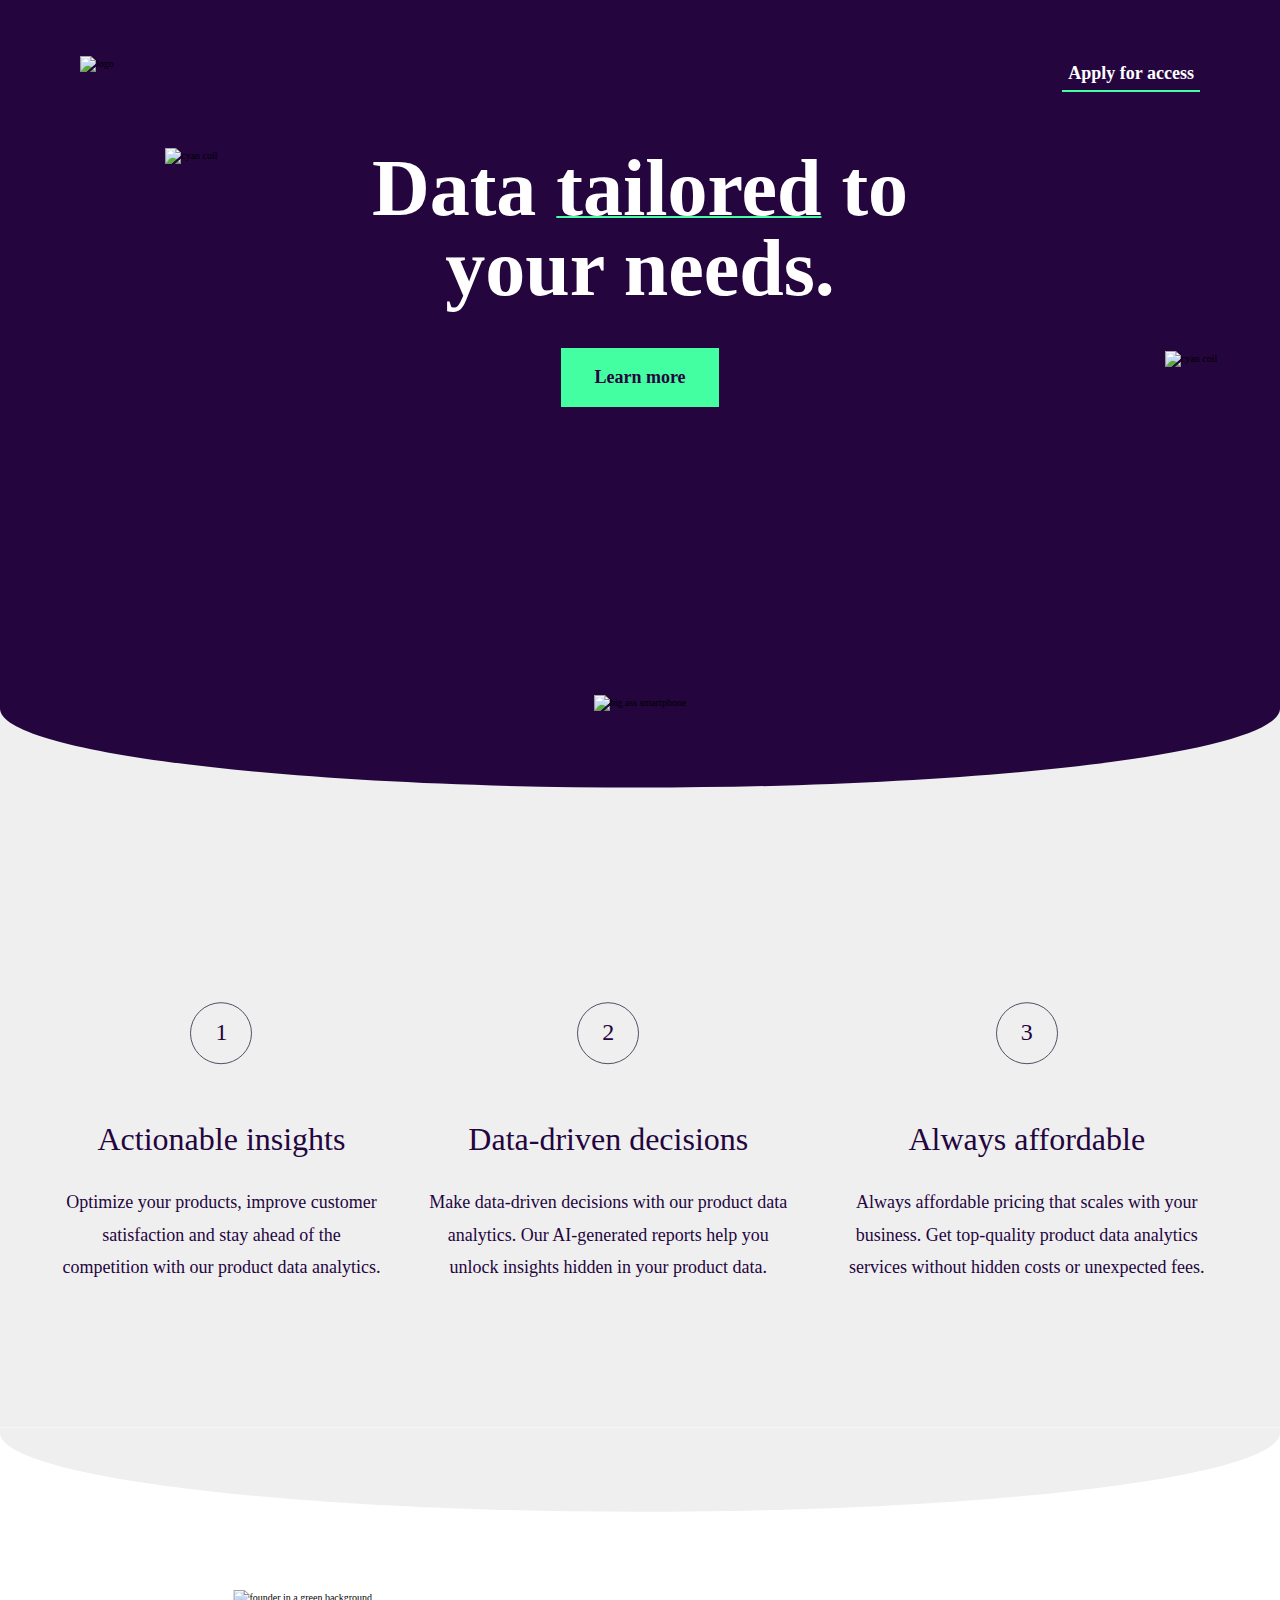
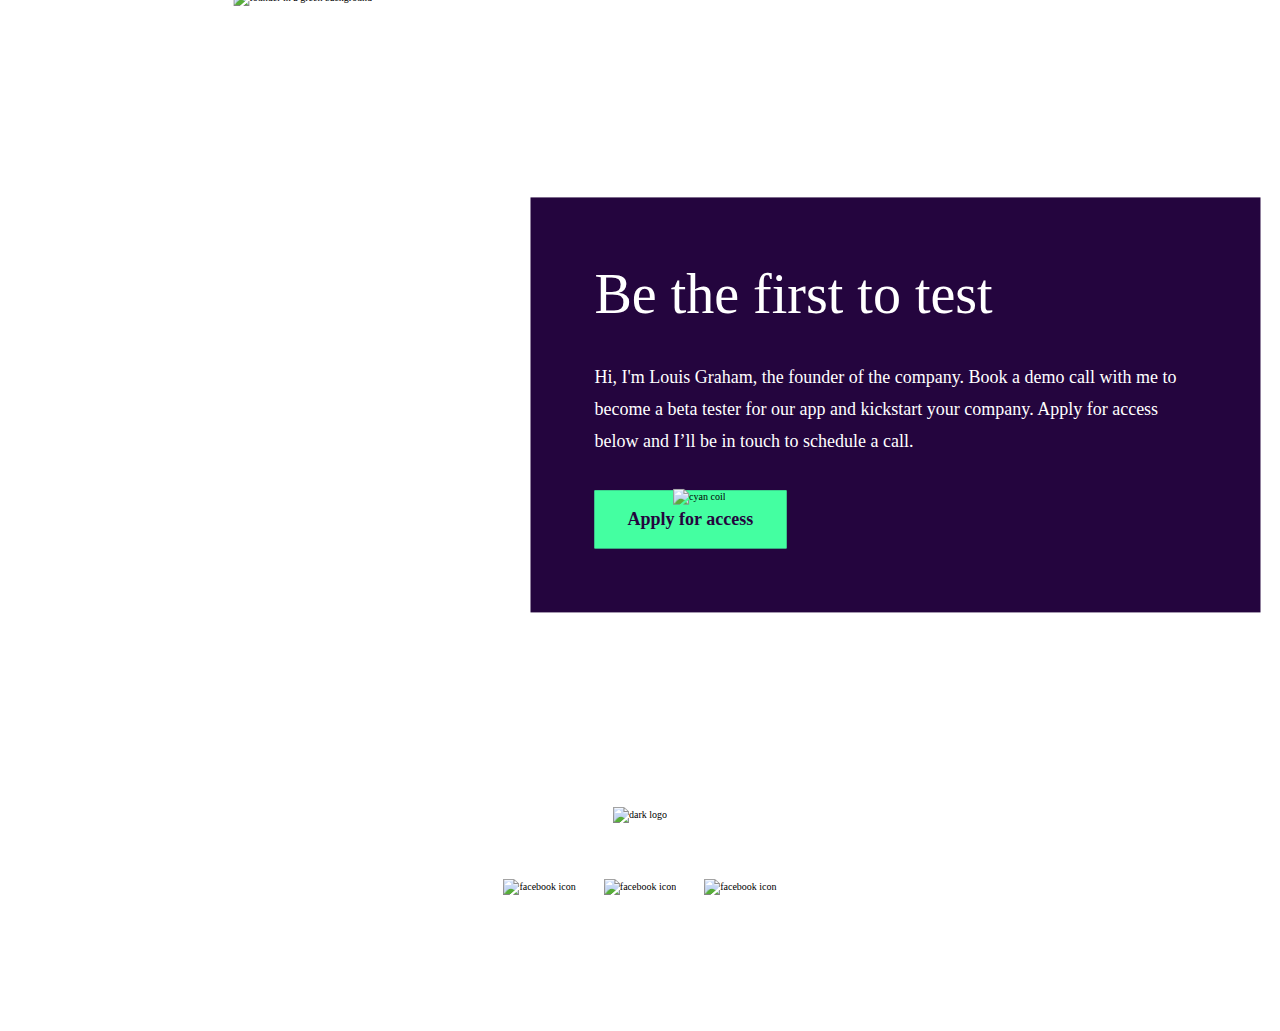
==== index.html @ b5f852a0 "okay" ====
<!DOCTYPE html>
<html lang="en">
  <head>
    <meta charset="UTF-8" />
    <meta name="viewport" content="width=device-width, initial-scale=1.0" />

    <link
      rel="icon"
      type="image/png"
      sizes="32x32"
      href="./assets/images/favicon-32x32.png"
    />
    <link rel="stylesheet" href="styles.css" />

    <title>Frontend Mentor | Workit landing page</title>
  </head>
  <body>
    <header class="hero">
      <nav class="nav">
        <img src="assets/images/logo-light.svg" class="logo" alt="logo" />
        <button class="nav-btn">Apply for access</button>
      </nav>
      <div class="imgs">
        <img
          src="./assets/images/bg-pattern-1.svg"
          alt="cyan coil"
          class="left-coil"
        />
        <img
          src="./assets/images/bg-pattern-2.svg"
          alt="cyan coil"
          class="right-coil"
        />
      </div>
      <div class="big-hero">
        <h1 class="hero-title">
          Data <span class="underline">tailored</span> to
        </h1>
        <button class="btn-cyan">Learn more</button>
      </div>
      <img
        src="assets/images/image-hero.webp"
        class="img-hero"
        alt="big ass smartphone"
      />
      <div class="custom-shape-divider-top-1736800424">
        <svg
          data-name="Layer 1"
          xmlns="http://www.w3.org/2000/svg"
          viewBox="0 0 1200 120"
          preserveAspectRatio="none"
        >
          <path
            d="M0,0V7.23C0,65.52,268.63,112.77,600,112.77S1200,65.52,1200,7.23V0Z"
            class="shape-fill"
          ></path>
        </svg>
      </div>
    </header>

    <main class="main">
      <div class="info-box">
        <div class="box">
          <div class="number">1</div>
          <div class="text">
            <h2 class="subtitle">Actionable insights</h2>
            <p class="description">
              Optimize your products, improve customer satisfaction and stay
              ahead of the competition with our product data analytics.
            </p>
          </div>
        </div>

        <div class="box">
          <div class="number">2</div>
          <div class="text">
            <h2 class="subtitle">Data-driven decisions</h2>
            <p class="description">
              Make data-driven decisions with our product data analytics. Our
              AI-generated reports help you unlock insights hidden in your
              product data.
            </p>
          </div>
        </div>
        <div class="box">
          <div class="number">3</div>
          <div class="text">
            <h2 class="subtitle">Always affordable</h2>
            <p class="description">
              Always affordable pricing that scales with your business. Get
              top-quality product data analytics services without hidden costs
              or unexpected fees.
            </p>
          </div>
        </div>
        <div class="custom-shape-divider-top-1736890482">
          <svg
            data-name="Layer 1"
            xmlns="http://www.w3.org/2000/svg"
            viewBox="0 0 1200 120"
            preserveAspectRatio="none"
          >
            <path
              d="M0,0V7.23C0,65.52,268.63,112.77,600,112.77S1200,65.52,1200,7.23V0Z"
              class="shape-fill2"
            ></path>
          </svg>
        </div>
      </div>

      <div class="founder-box">
        <img
          src="assets/images/image-founder.webp"
          alt="founder in a green background"
          class="founder"
        />
        <div class="box-purple">
          <h1>Be the first to test</h1>
          <p>
            Hi, I'm Louis Graham, the founder of the company. Book a demo call
            with me to become a beta tester for our app and kickstart your
            company. Apply for access below and I’ll be in touch to schedule a
            call.
          </p>
          <img
            src="./assets/images/bg-pattern-3.svg"
            alt="cyan coil"
            class="coil"
          />
          <button class="btn-cyan">Apply for access</button>
        </div>
      </div>
    </main>

    <footer class="footer">
      <img src="assets/images/logo-dark.svg" alt="dark logo" />
      <div class="socials">
        <img
          src="assets/images/icon-facebook.svg"
          alt="facebook icon"
          class="icon"
        />
        <img
          src="assets/images/icon-twitter.svg"
          alt="facebook icon"
          class="icon"
        />
        <img
          src="assets/images/icon-instagram.svg"
          alt="facebook icon"
          class="icon"
        />
      </div>
    </footer>
  </body>
</html>
---- styles.css ----
/* 1. Use a more-intuitive box-sizing model */
*,
*::before,
*::after {
  box-sizing: border-box;
}

/* 2. Remove default margin */
* {
  margin: 0;
}

html {
  font-size: 62.5%;
}

body {
  /* 3. Add accessible line-height */
  line-height: 1.5;
  /* 4. Improve text rendering */
  -webkit-font-smoothing: antialiased;
}

/* 5. Improve media defaults */
img,
picture,
video,
canvas,
svg {
  display: block;
  max-width: 100%;
}

/* 6. Inherit fonts for form controls */
input,
button,
textarea,
select {
  font: inherit;
}

/* 7. Avoid text overflows */
p,
h1,
h2,
h3,
h4,
h5,
h6 {
  overflow-wrap: break-word;
}

/* 8. Improve line wrapping */
p {
  text-wrap: pretty;
}
h1,
h2,
h3,
h4,
h5,
h6 {
  text-wrap: balance;
}

/*
    9. Create a root stacking context
  */
#root,
#__next {
  isolation: isolate;
}

@font-face {
  font-family: "h1 font";
  src: url("./assets/fonts/fraunces/static/Fraunces_144pt-SemiBold.ttf");
}

@font-face {
  font-family: "manrope";
  src: url("./assets/fonts/manrope/Manrope-VariableFont_wght.ttf");
}

@font-face {
  font-family: "fraunces";
  src: url("./assets/fonts/fraunces/Fraunces-VariableFont_SOFT\,WONK\,opsz\,wght.ttf");
}

.hero {
  display: flex;
  flex-direction: column;
  align-items: center;
  justify-content: center;
  background-color: #24053e;
  position: relative;
}

.big-hero {
  max-width: 63.5rem;
  width: 100%;
  display: flex;
  flex-direction: column;
  align-items: center;
  justify-content: center;
  text-align: center;
  margin-bottom: 29.6rem;
}

.hero-title {
  font-size: 8rem;
  color: #fff;
  font-family: "h1 font";
  margin-bottom: 4rem;
  line-height: 100%;
}

.hero-title::after {
  content: "\A your needs.";
  white-space: pre;
}

.underline {
  text-decoration: 2px underline #44ffa1;
}

.btn-cyan {
  font-family: "manrope";
  font-size: 1.8rem;
  line-height: 180%;
  font-weight: 700;
  padding: 1.2rem 3.2rem;
  background-color: #44ffa1;
  color: #24053e;
  border: 1px solid #44ffa1;
  cursor: pointer;
  transition: all 0.5s;
}

.btn-cyan:hover {
  color: #44ffa1;
  background-color: #24053e;
}

.img-hero {
  max-width: 76.7em;
  position: absolute;
  top: 100%;
  z-index: 10;
  transform: translateY(-50%);
}

.left-coil {
  position: absolute;
  right: 83%;
}

.right-coil {
  position: absolute;
  left: 91%;
  top: 50%;
}

.nav {
  display: flex;
  max-width: 112rem;
  width: 100%;
  justify-content: space-between;
  margin: 5.6rem 0;
}

.nav-btn {
  font-family: "manrope";
  font-size: 1.8rem;
  line-height: 180%;
  border: none;
  border-bottom: 2px solid #44ffa1;
  color: #fff;
  background-color: #24053e;
  font-weight: 700;
  cursor: pointer;
  transition: all 0.3s;
}

.nav-btn:hover {
  color: #44ffa1;
}

.logo {
  max-width: 9.5rem;
  width: 100%;
}

.custom-shape-divider-top-1736800424 {
  position: absolute;
  top: 100%;
  left: 0;
  width: 100%;
  overflow: hidden;
  line-height: 0;
}

.custom-shape-divider-top-1736800424 svg {
  position: relative;
  display: block;
  width: calc(125% + 1.3px);
  height: 90px;
}

.shape-fill {
  fill: #24053e;
}

.main {
  display: flex;
  flex-direction: column;
  align-items: center;
  justify-content: center;
}

.info-box {
  display: flex;
  justify-content: center;
  align-items: center;
  padding: 30rem 6rem 14.4rem 6rem;
  gap: 4rem;
  margin-top: 5rem;
  background-color: #efefef;
  transform: translateY(-7%);
  z-index: -1;
  position: relative;
}

.box {
  display: flex;
  flex-direction: column;
  align-items: center;
  text-align: center;
}

.number {
  padding: 3rem;
  color: #24053e;
  border: 1px solid #584d62;
  border-radius: 50%;
  max-width: 5.6rem;
  max-height: 5.6rem;
  display: flex;
  justify-content: center;
  align-items: center;
  font-family: "fraunces";
  font-size: 2.4rem;
  line-height: 40%;
  margin-bottom: 5.6rem;
}

.subtitle {
  margin-bottom: 2.8rem;
  font-family: "fraunces";
  font-size: 3.2rem;
  line-height: 120%;
  font-weight: 500;
  color: #24053e;
}

.description {
  color: #24053e;
  font-family: "manrope";
  font-size: 1.8rem;
  line-height: 180%;
}

.custom-shape-divider-top-1736890482 {
  position: absolute;
  top: 100%;
  left: 0;
  width: 100%;
  overflow: hidden;
  line-height: 0;
}

.custom-shape-divider-top-1736890482 svg {
  position: relative;
  display: block;
  width: calc(100% + 1.3px);
  height: 90px;
}

.shape-fill2 {
  fill: #efefef;
}

.founder-box {
  margin-top: 11.2rem;
}

.founder {
  max-width: 47.7rem;
  position: absolute;
  z-index: -1;
  transform: translateX(-30%);
}

.box-purple {
  max-width: 73rem;
  background-color: #24053e;
  padding: 6.4rem;
  transform: translate(35%, 50%);
  margin-bottom: 40.2rem;
}

.box-purple h1 {
  font-family: "fraunces";
  font-size: 5.6rem;
  line-height: 120%;
  color: #fff;
  font-weight: 500;
  margin-bottom: 3.2rem;
}

.box-purple p {
  font-family: "manrope";
  font-size: 1.8rem;
  line-height: 180%;
  color: #fff;
  font-weight: 200;
  margin-bottom: 3.2rem;
}

.coil {
  position: absolute;
  transform: translate(150%, -10%);
}

.footer {
  display: flex;
  flex-direction: column;
  align-items: center;
  justify-content: center;
}

.footer img {
  margin-bottom: 5.6rem;
}

.socials {
  display: flex;
  gap: 2.8rem;
  margin-bottom: 8rem;
}

@media (max-width: 768px) {
  .nav {
    width: 60%;
  }

  .img-hero {
    width: 60.2rem;
  }

  .big-hero {
    margin-bottom: 20rem;
  }

  .info-box {
    flex-direction: column;
  }

  .box {
    align-items: flex-start;
    flex-direction: unset;
    gap: 5.6rem;
  }

  .text {
    display: flex;
    flex-direction: column;
    text-align: start;
  }

  .number {
    margin-top: 4rem;
  }

  .founder {
    width: 28rem;
  }

  .box-purple {
    width: 50.4rem;
    transform: translate(18%, 42%);
    padding: 4.8rem;
    margin-bottom: 30rem;
  }

  .box-purple h1 {
    font-size: 4.8rem;
  }

  .box-purple p {
    font-size: 1.6rem;
  }

  .coil {
    transform: translateX(100%);
  }

  .socials {
    margin-bottom: 4rem;
  }
}

@media (max-width: 375px) {
  .nav {
    width: 100%;
    justify-content: space-between;
    padding: 2rem;
  }

  .left-coil,
  .right-coil {
    visibility: hidden;
  }

  .img-hero {
    width: 36rem;
    transform: translateY(-30%);
  }

  .big-hero {
    margin-bottom: 12rem;
    padding: 0 2rem;
  }

  .hero-title {
    font-size: 5rem;
    line-height: 110%;
    margin-bottom: 2rem;
  }

  .info-box {
    flex-direction: column;
    padding: 25rem 2rem 10rem 2rem;
    margin-bottom: 10rem;
  }

  .box {
    flex-direction: column;
    gap: 2rem;
    text-align: center;
  }

  .number {
    margin: 2rem auto 2rem auto;
    padding: 2rem;
  }

  .text {
    text-align: center;
  }

  .subtitle {
    font-size: 2.4rem;
  }

  .description {
    font-size: 1.6rem;
    line-height: 1.6;
  }

  .founder {
    width: 28rem;
    transform: translate(10%, -45%);
  }

  .box-purple {
    width: 33.5rem;
    padding: 3.2rem;
    transform: translate(0, 30%);
    margin-bottom: 20rem;
    text-align: center;
  }

  .box-purple h1 {
    font-size: 3.2rem;
    line-height: 110%;
    margin-bottom: 1.6rem;
  }

  .box-purple p {
    font-size: 1.6rem;
  }

  .coil {
    display: none;
  }

  .socials {
    margin-bottom: 4rem;
    gap: 1.6rem;
  }
}
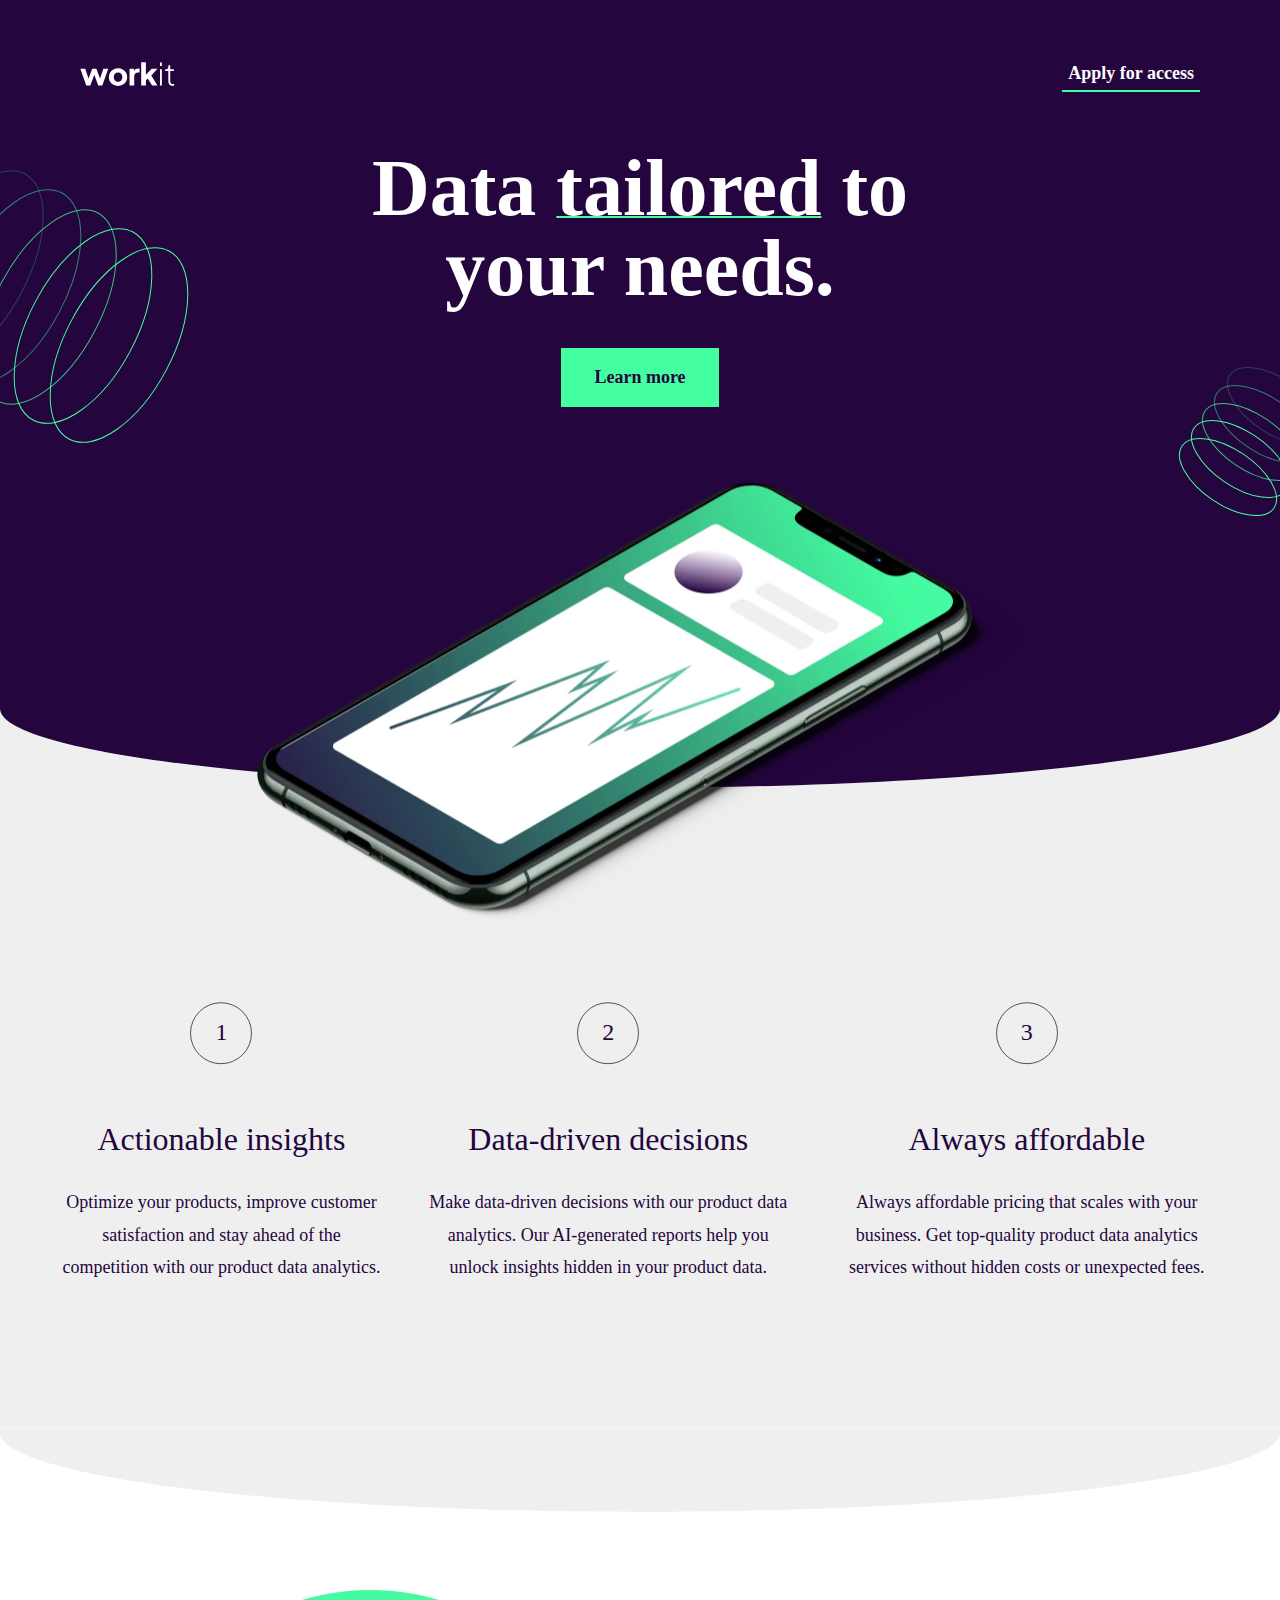
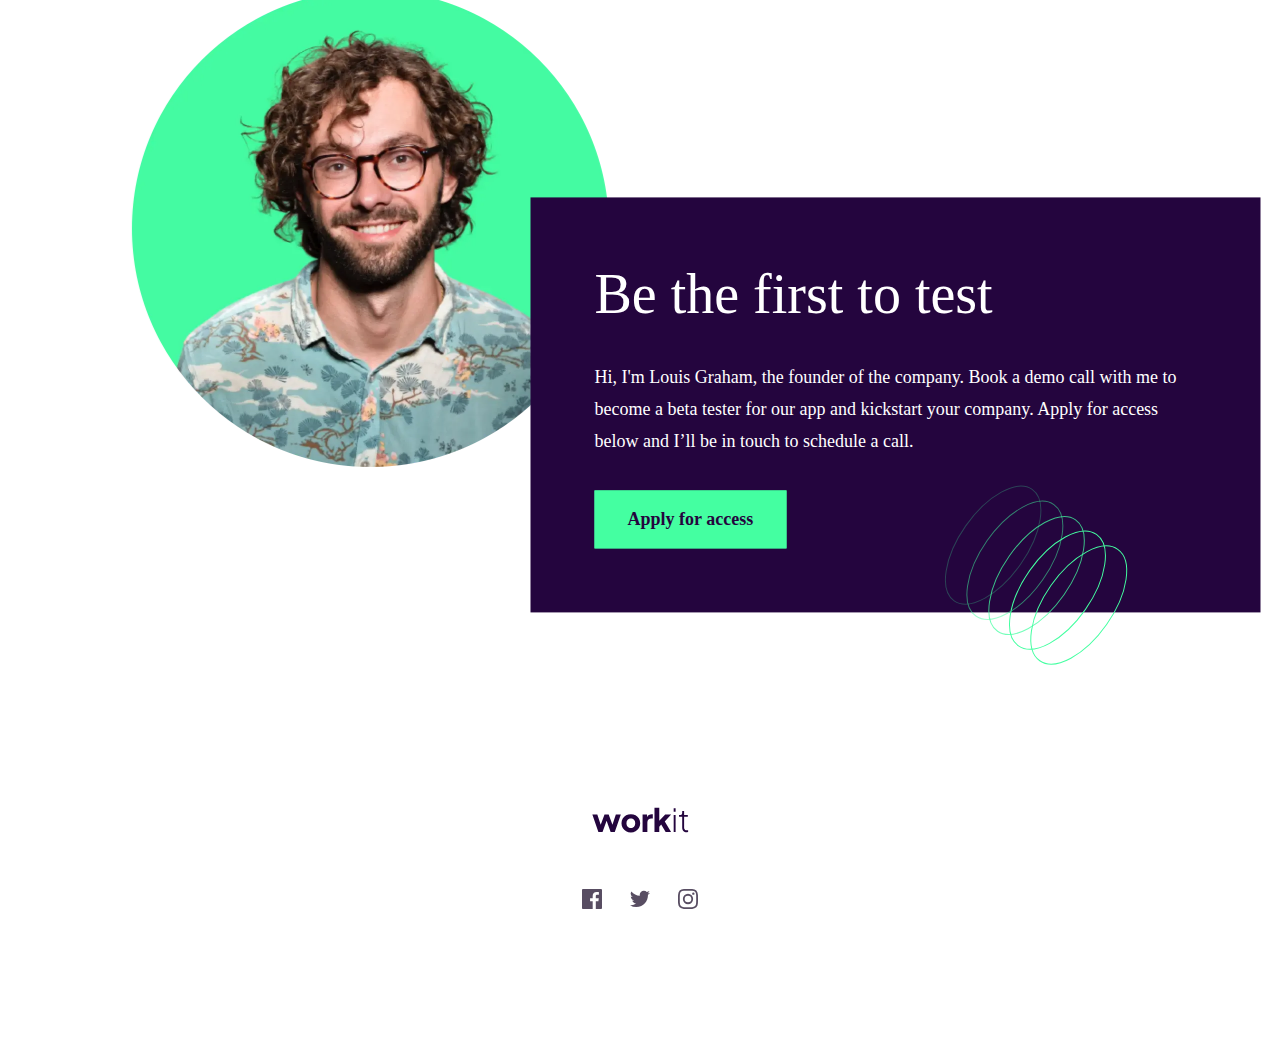
==== commit b2d7a7bb: "finished" ====
--- a/index.html
+++ b/index.html
@@ -17,17 +17,21 @@
   <body>
     <header class="hero">
       <nav class="nav">
-        <img src="assets/images/logo-light.svg" class="logo" alt="logo" />
+        <img
+          src="./starter-code/assets/images/logo-light.svg"
+          class="logo"
+          alt="logo"
+        />
         <button class="nav-btn">Apply for access</button>
       </nav>
       <div class="imgs">
         <img
-          src="./assets/images/bg-pattern-1.svg"
+          src="./starter-code/assets/images/bg-pattern-1.svg"
           alt="cyan coil"
           class="left-coil"
         />
         <img
-          src="./assets/images/bg-pattern-2.svg"
+          src="./starter-code/assets/images/bg-pattern-2.svg"
           alt="cyan coil"
           class="right-coil"
         />
@@ -39,7 +43,7 @@
         <button class="btn-cyan">Learn more</button>
       </div>
       <img
-        src="assets/images/image-hero.webp"
+        src="./starter-code/assets/images/image-hero.webp"
         class="img-hero"
         alt="big ass smartphone"
       />
@@ -110,7 +114,7 @@
 
       <div class="founder-box">
         <img
-          src="assets/images/image-founder.webp"
+          src="./starter-code/assets/images/image-founder.webp"
           alt="founder in a green background"
           class="founder"
         />
@@ -123,7 +127,7 @@
             call.
           </p>
           <img
-            src="./assets/images/bg-pattern-3.svg"
+            src="./starter-code/assets/images/bg-pattern-3.svg"
             alt="cyan coil"
             class="coil"
           />
@@ -133,20 +137,20 @@
     </main>
 
     <footer class="footer">
-      <img src="assets/images/logo-dark.svg" alt="dark logo" />
+      <img src="./starter-code/assets/images/logo-dark.svg" alt="dark logo" />
       <div class="socials">
         <img
-          src="assets/images/icon-facebook.svg"
+          src="./starter-code/assets/images/icon-facebook.svg"
           alt="facebook icon"
           class="icon"
         />
         <img
-          src="assets/images/icon-twitter.svg"
+          src="./starter-code/assets/images/icon-twitter.svg"
           alt="facebook icon"
           class="icon"
         />
         <img
-          src="assets/images/icon-instagram.svg"
+          src="./starter-code/assets/images/icon-instagram.svg"
           alt="facebook icon"
           class="icon"
         />
